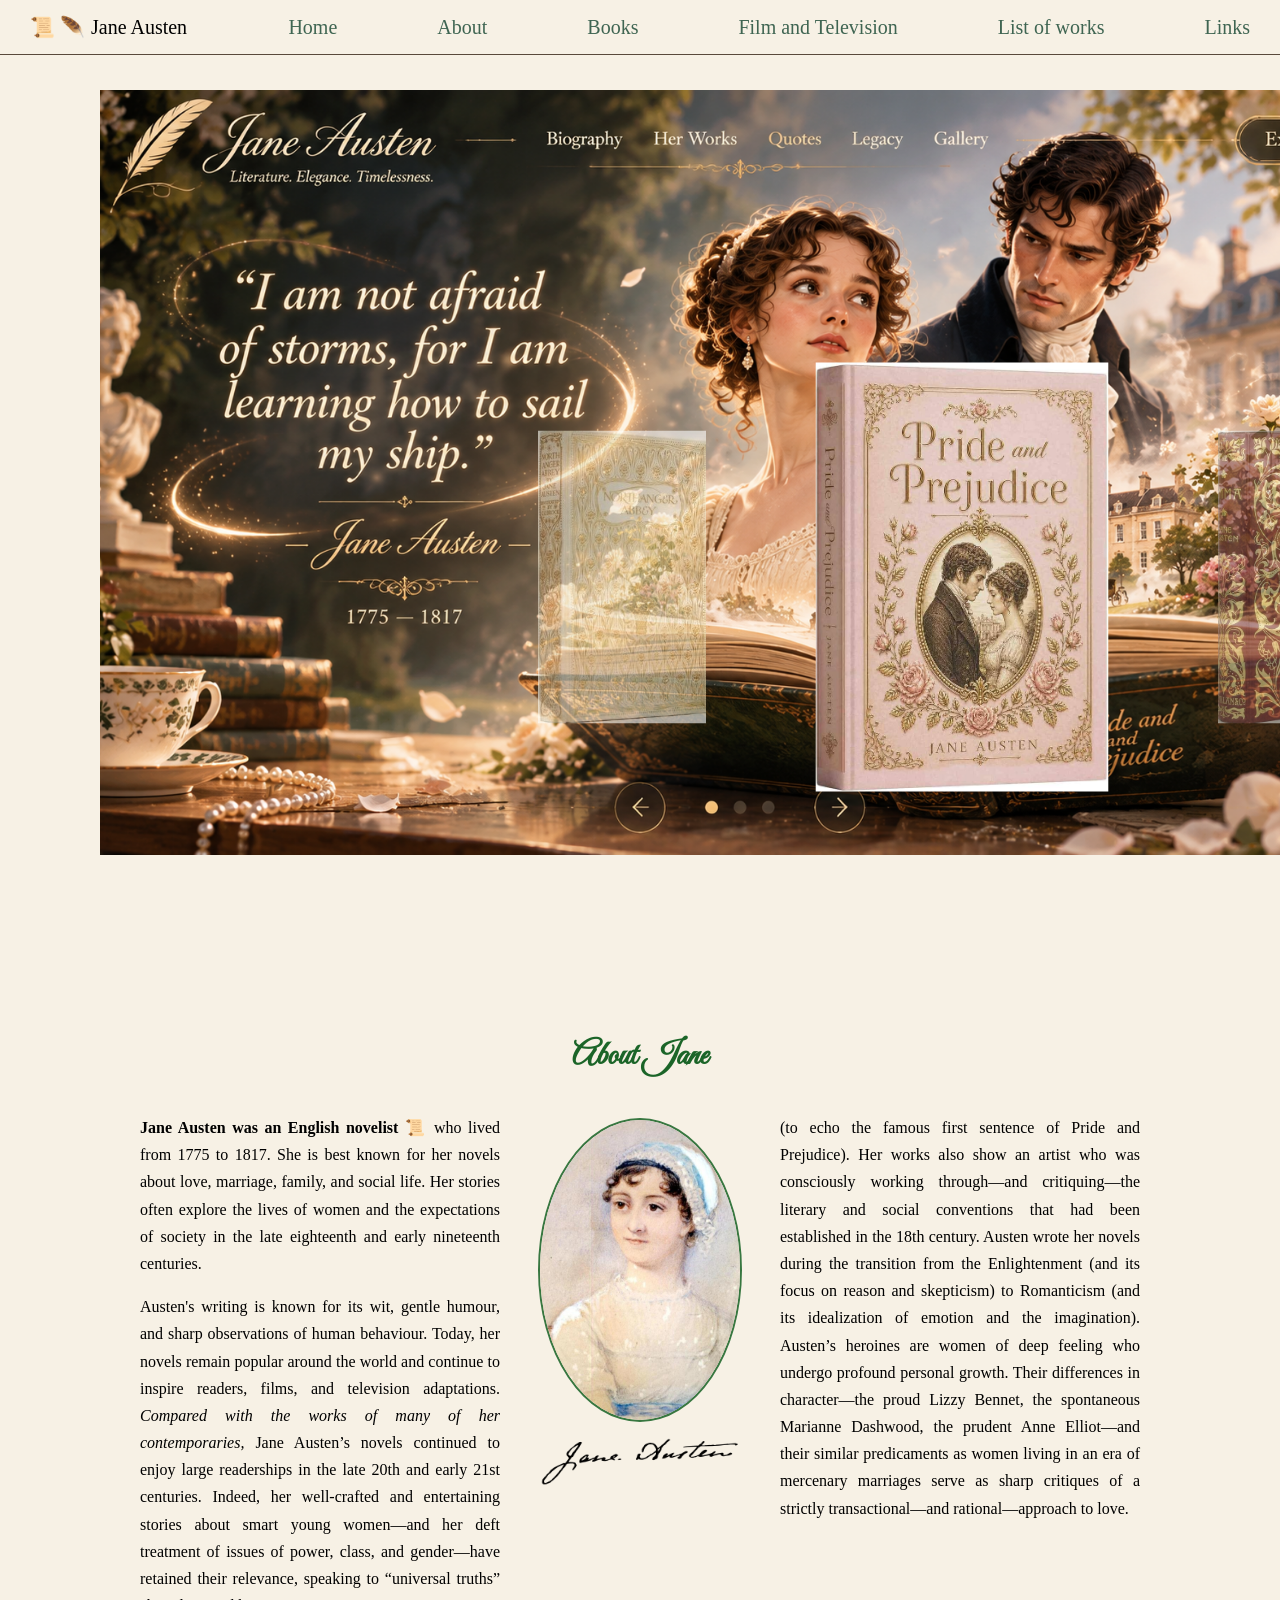
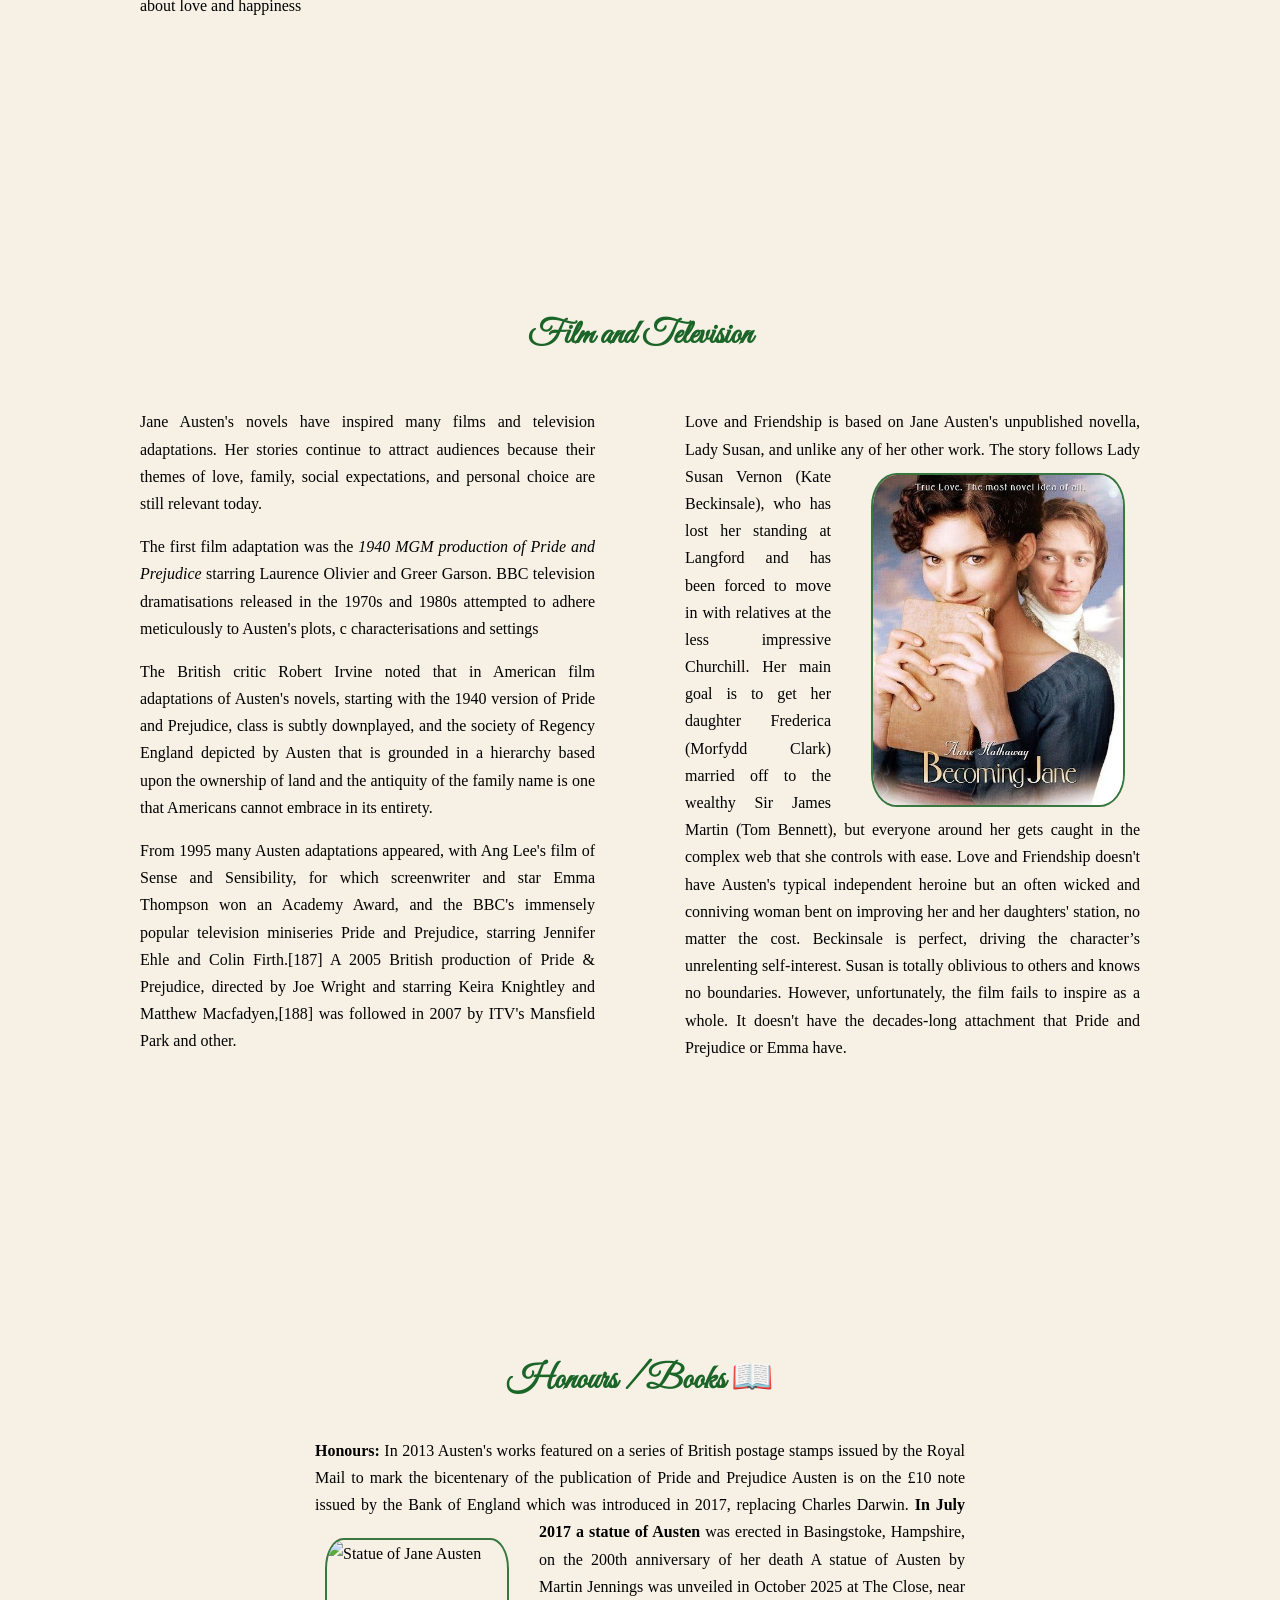
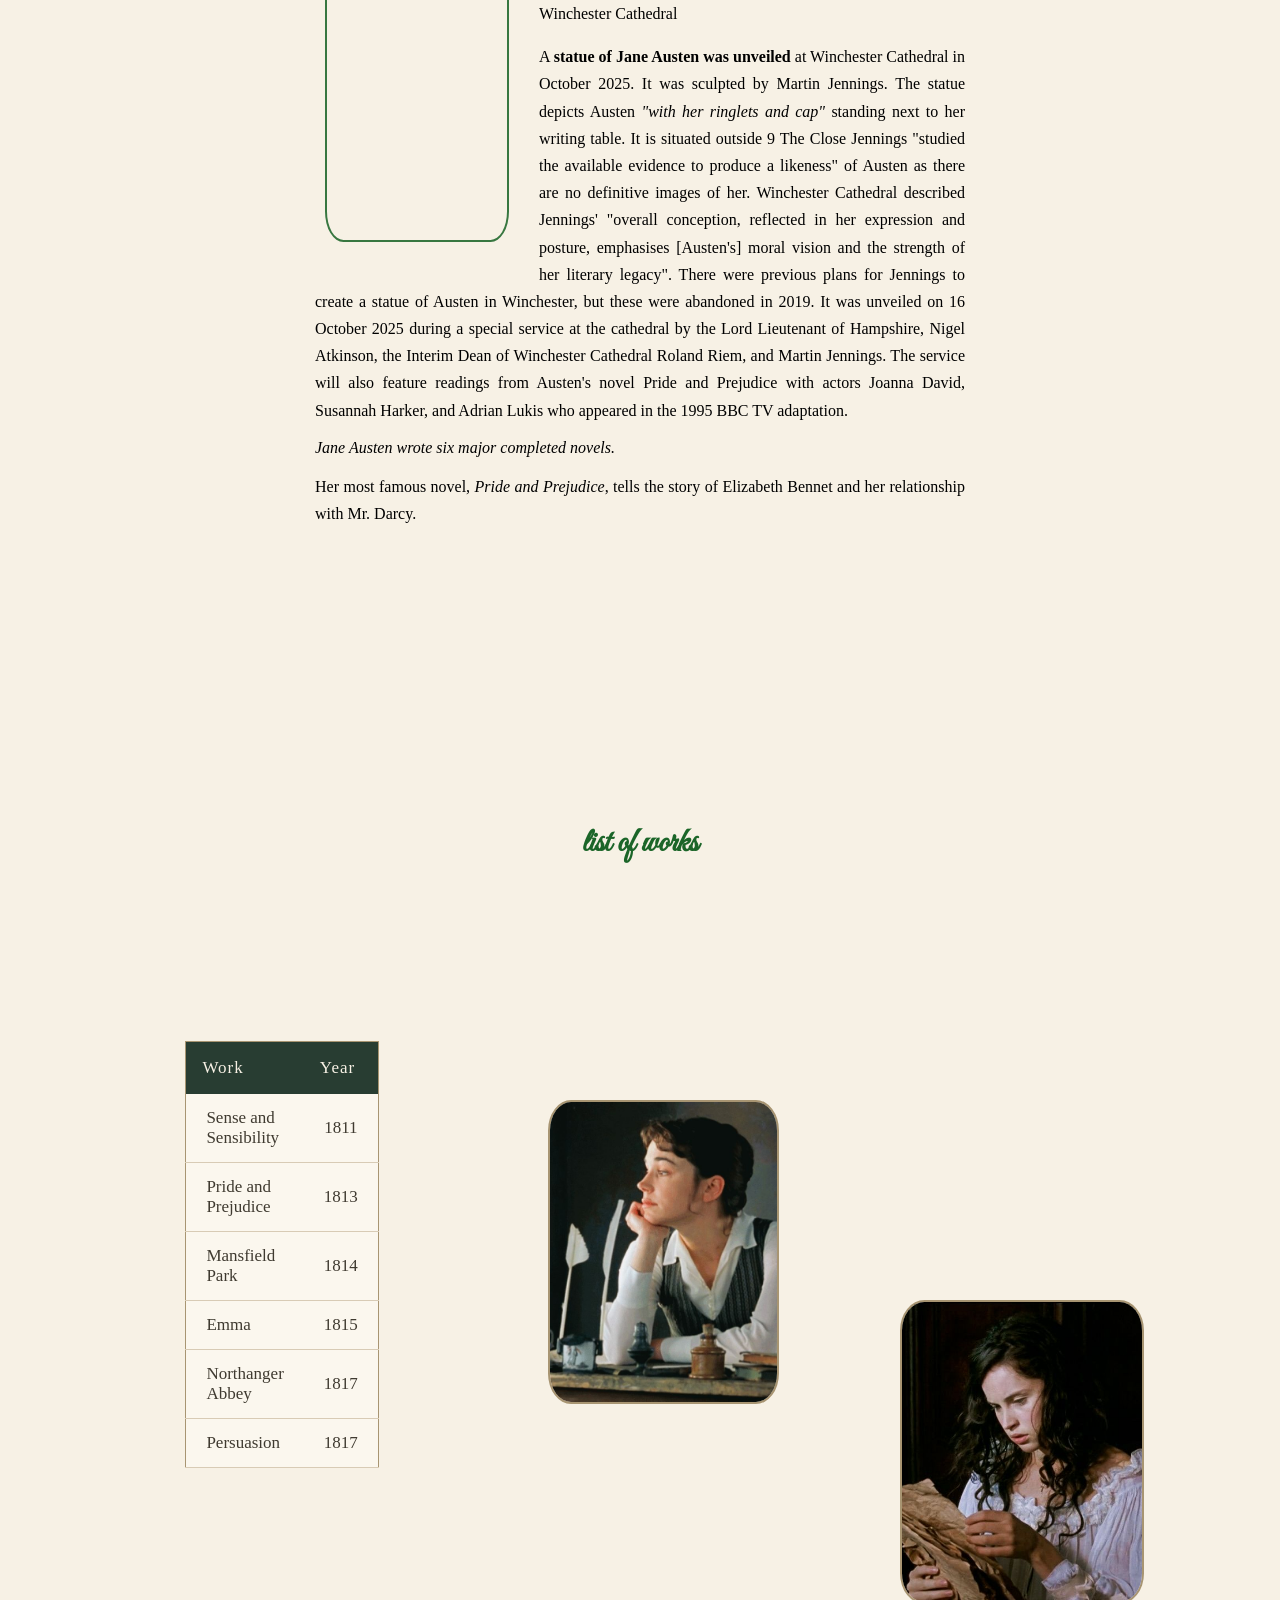
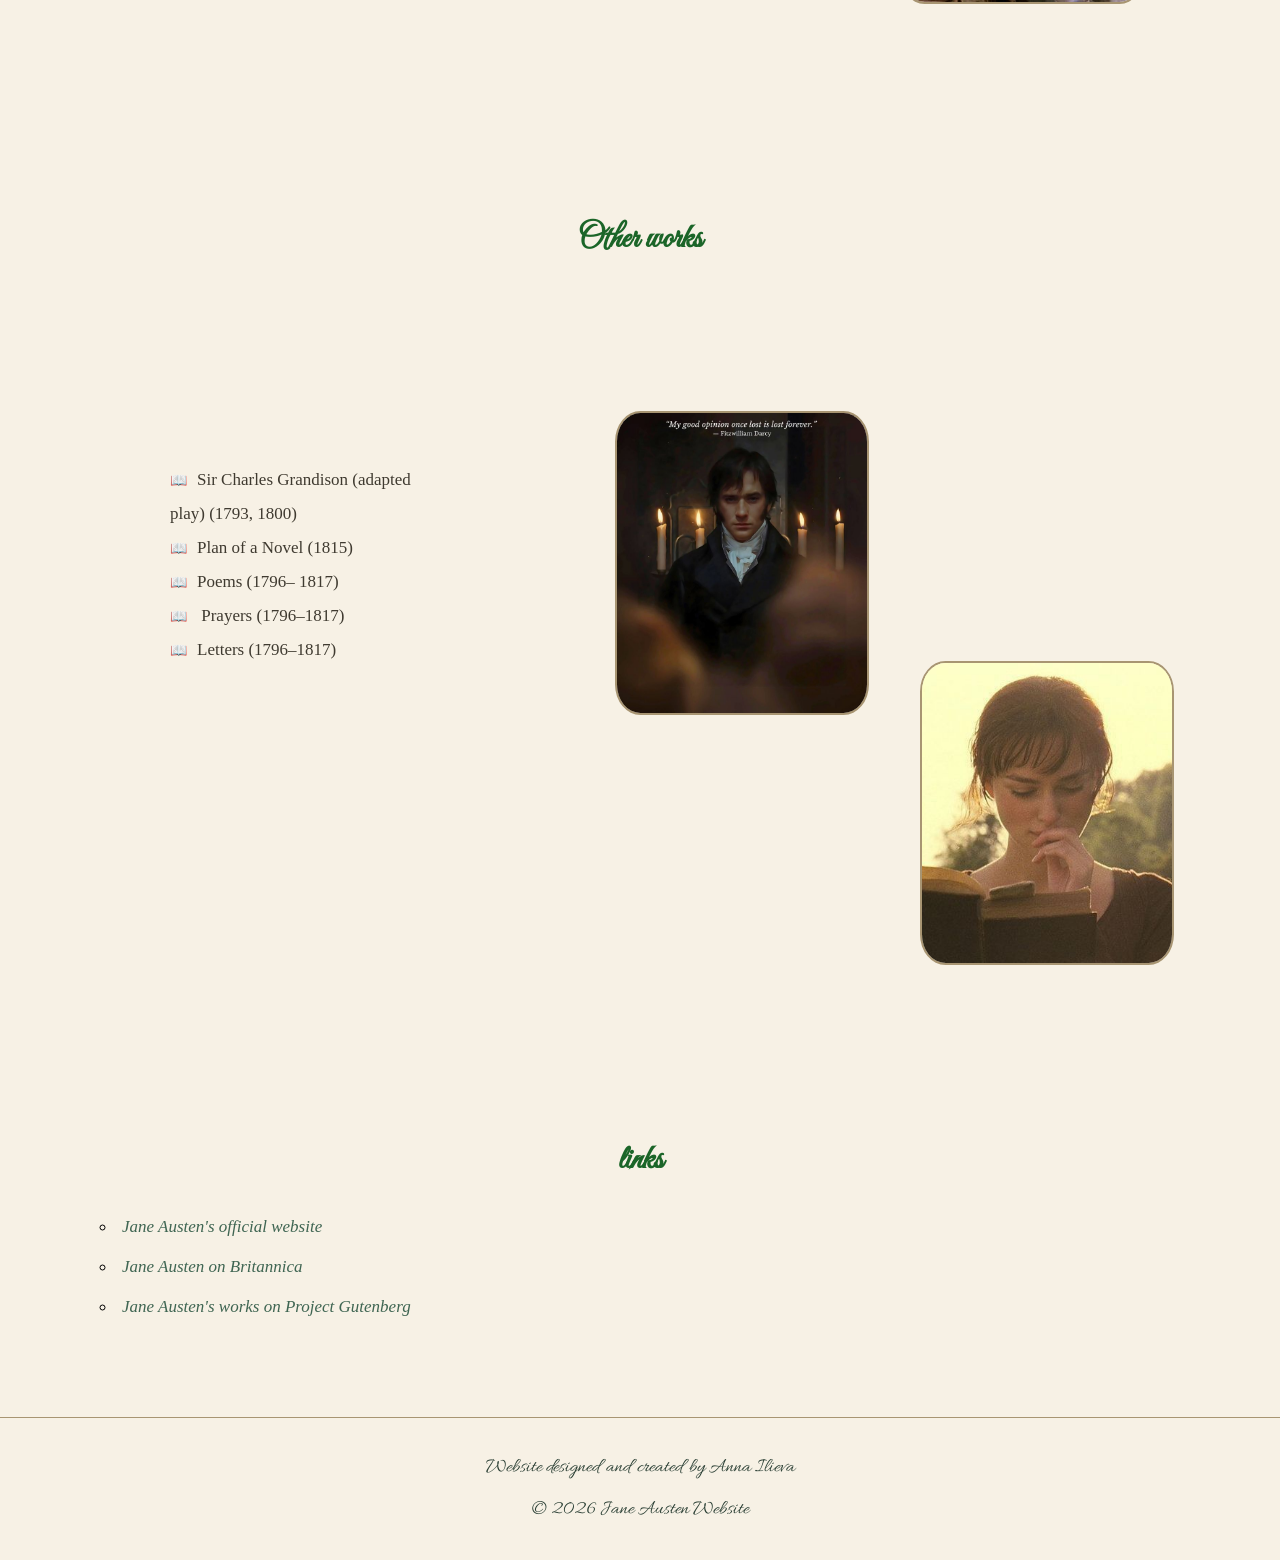
==== Ostin project/index.html @ 4ff14b3c "First version of Jane Austen website" ====
<!Doctype html>
<html lang="en">
  <head>
    <meta charset="UTF-8">
    <meta name="viewport" content="width=device-width, initial-scale=1.0">
    <title> Jane Austen</title>
<link rel="icon" type="image/png" sizes="16x16" href="image/favicon-16x16.png">
    <link rel="stylesheet" href="style/style.css">
  </head>
  
  <body id="home">
  
    <header>
      <div class="logo">Jane Austen</div>
      <nav>
        <a href="#home">Home</a>
        <a href="#about">About</a>
        <a href="#books">Books</a>
        <a href="#film">Film and Television</a>
        <a href="#list">List of works </a>
        <a href="#links">Links</a>
      </nav>
    </header>
    <main>


 <section class="hero-slider">

    <img class="background" src="image/hero2.jpg" alt="English manor">

  

    <div class="book-carousel">

        <img class="book-cover active"
             src="image/book1.png" alt="Pride and Prejudice">

        <img class="book-cover"
             src="image/book2.png" alt="Sense and Sensibility">

        <img class="book-cover"
             src="image/book3.png" alt="Emma">

    </div>

</section>

  
    <section id="about">

      <h2> About Jane </h2>


      <div class="about-layout">

    <div class="about-left">
      
    <p>
       <strong> Jane Austen was an English novelist &#128220</strong>  who lived from 1775 to 1817.
        She is best known for her novels about love, marriage, family,
        and social life. 
       
        Her stories often explore the lives of women
        and the expectations of society in the late eighteenth and early
        nineteenth centuries.
    </p> 
    
  
    <p>
    Austen's writing is known for its wit, gentle humour, and sharp
        observations of human behaviour. Today, her novels remain popular
        around the world and continue to inspire readers, films, and
        television adaptations.
   <em> Compared with the works of many of her contemporaries,  </em> 
      Jane Austen’s novels continued to enjoy large readerships in the late 20th and early 21st centuries. 
      Indeed, her well-crafted and entertaining stories about smart young women—and her deft treatment of issues of power,
       class, and gender—have retained their relevance, speaking to “universal truths” 
       about love and happiness 
    </p>
     </div>
      <div class="portrait-box">

    <img src="image/jane-austen.jpeg"
         alt="Portrait of Jane Austen"
         class="jane-austen">

    <img src="image/Jane_Austen_signature_from_her_will.svg.webp"
         alt="Jane Austen's signature"
         class="signature">

</div>
   
        <div class="about-right">
         
    <p> 
      (to echo the famous first sentence of Pride and Prejudice).
       Her works also show an artist who was consciously working through—and critiquing—the
        literary and social conventions that had been established in the 18th century.
         Austen wrote her novels during the transition from the Enlightenment 
         (and its focus on reason and skepticism) to Romanticism (and its idealization
         of emotion and the imagination).
          Austen’s heroines are women of deep feeling who undergo profound personal growth. 
          Their differences in character—the proud Lizzy Bennet, the spontaneous Marianne Dashwood, 
          the prudent Anne Elliot—and their similar predicaments as women living in an era of 
          mercenary marriages serve as sharp critiques of a strictly transactional—and rational—approach to love.
    </p>
    </div>
</div>
     </section>
    
   
    <section id="film"
    class="film-text"
     >
     <h2> Film and Television</h2>
     <div class="film-content">
    <div class="film-left">
    <p>
     Jane Austen's novels have inspired many films and television
        adaptations. Her stories continue to attract audiences because
        their themes of love, family, social expectations, and personal
        choice are still relevant today.
    </p>
    <p> 
      The first film adaptation was the <em> 1940 MGM production of Pride and Prejudice </em>
  
      starring Laurence Olivier and Greer Garson. BBC television dramatisations 
      released in the
      
       
      1970s and 1980s attempted to adhere meticulously to Austen's plots, c
      characterisations and settings
    </p>

    <p> 
      The British critic Robert Irvine noted that in American film adaptations of Austen's novels, 
      starting with the 1940 version of Pride and Prejudice, class is subtly downplayed, 
      and the society of Regency England 
     
      depicted by Austen that is grounded in a hierarchy based upon the ownership of land and 
      the antiquity of the family name is one that Americans cannot embrace in its entirety.
    </p>
    <p> 
      From 1995 many Austen adaptations appeared, with Ang Lee's film of Sense and Sensibility, for which screenwriter 
      and star Emma Thompson won an Academy Award, and the BBC's immensely popular television miniseries Pride and Prejudice, 
      starring Jennifer Ehle and Colin Firth.[187] A 2005 British production of Pride & Prejudice, directed by Joe Wright and 
      starring Keira Knightley and Matthew Macfadyen,[188] was followed in 2007 by ITV's Mansfield Park and other.
    </div>

    <div class="film-right">
  
    
  
    <p>
      Love and Friendship is based on Jane Austen's unpublished novella, Lady Susan, and unlike any of her other work. 
      <img src="image/Tv.jpg"  alt="Film and Television"class="film">
      The story follows Lady Susan Vernon (Kate Beckinsale), who has lost her standing at Langford and has been forced to move 
      in with relatives at the less impressive Churchill. Her main goal is to get her daughter Frederica (Morfydd Clark) married off 
      to the wealthy 
      Sir James Martin (Tom Bennett), but everyone around her gets caught in the complex web that she controls with ease.
Love and Friendship doesn't have Austen's typical independent heroine but an often wicked and conniving woman bent on
 improving her and her daughters' station, no matter the cost. Beckinsale is perfect, driving the character’s unrelenting self-interest. 
 Susan is totally oblivious to others and knows no boundaries. However, unfortunately, the film fails to inspire as a whole. 
 It doesn't have the decades-long attachment that Pride and Prejudice or Emma have.
    </p>

    </div>
</div>
   
     </section>

     <section id="books"> 
    <h2>Honours / Books   &#128214</h2>
  
       <p> <b>Honours: </b>    
    
      In 2013 Austen's works featured on a series of British postage stamps issued by the Royal Mail to mark
       the bicentenary of the publication of Pride and Prejudice
    Austen is on the £10 note issued by the Bank of England which was introduced in 2017, replacing Charles Darwin.
    <img src="image/Jane_Austen_statue.jpg" 
     alt="Statue of Jane Austen" class="statue">
     <strong> In July 2017 a statue of Austen </strong> was erected in Basingstoke, Hampshire, on the 200th anniversary of her death
    A statue of Austen by Martin Jennings was unveiled in October 2025 at The Close, near Winchester Cathedral
    </p>
    <p> 
      A <strong> statue of Jane Austen was unveiled</strong> at Winchester Cathedral in October 2025. It was sculpted by Martin Jennings.

The statue depicts Austen <em> "with her ringlets and cap"   </em>standing next to her writing table. It is situated outside 9 The Close
Jennings "studied the available evidence to produce a likeness" of Austen as there are no definitive images of her. 
Winchester Cathedral described Jennings' "overall conception, reflected in her expression and posture, 
emphasises [Austen's] moral vision and the strength of her literary legacy".

There were previous plans for Jennings to create a statue of Austen in Winchester, but these were abandoned in 2019.
It was unveiled on 16 October 2025 during a special service at the cathedral by the Lord Lieutenant of Hampshire, Nigel Atkinson, 
the Interim Dean of Winchester Cathedral Roland Riem, and Martin Jennings. The service will also feature readings 
from Austen's novel Pride and Prejudice with actors Joanna David, Susannah Harker, and Adrian Lukis who appeared 
in the 1995 BBC TV adaptation.
    </p>
      <em>Jane Austen wrote six major completed novels. </em>
    
     
      <p>
         Her most famous novel, <em>Pride and Prejudice</em>, tells the
        story of Elizabeth Bennet and her relationship with Mr. Darcy.
      </p>
        </section>
  
    <section id="list" class="list-text">
      <h2> list of works</h2>
      <div class="works-layout">

        <div class="works-table">
      <table>
        <tr>
          <th>Work</th>
          <th>Year</th>
        </tr>
        <tr>
          <td>Sense and Sensibility</td>
          <td>1811</td>
        </tr>
        <tr>
          <td>Pride and Prejudice</td>
          <td>1813</td>
        </tr>
        <tr>
          <td>Mansfield Park</td>
          <td>1814</td>
        </tr>
        <tr>
          <td>Emma</td>
          <td>1815</td>
        </tr>
        <tr>
          <td>Northanger Abbey</td>
          <td>1817</td>
        </tr>
        <tr>
          <td>Persuasion</td>
          <td>1817</td>
        </tr>
      </table>
      </div>
      <div class="empty-space"></div>
      <div class="works-photo">
         <img  src="image/park1.jpg" alt="Mansfield Park">
        </div>
         <div class="works-photo2">
        <img src= "image/abbey2.jpg" alt="Northanger Abbey">
        </div>
        </div>
        </section>
        <section class="other-section">
      <h2>Other works</h2>
       <div class="other-layout">
         <div class="other-list">
      <ul>
        <li>Sir Charles Grandison
           (adapted play) (1793, 1800)</li>
        <li>Plan of a Novel (1815)</li>
        <li>Poems (1796– 1817)</li> 
         <li> Prayers (1796–1817)  </li>
          <li>Letters (1796–1817) </li>
      </ul>
      </div>
       <div class="other-space"></div>
        <div class="other-photo">
          <img src="image/other1.jpg" alt="Darcy">
        </div>

        <div class="other-photo2">
           <img src="image/other2.jpg" alt ="Elizabeth">
        </div>
          </div>
    </section>
  
   
    <section id="links">
      <h2>links</h2>
      <ul>
        <li><a href="https://www.janeausten.org/" target="_blank">Jane Austen's official website</a></li>
        <li><a href="https://www.britannica.com/biography/Jane-Austen" target="_blank">Jane Austen on Britannica</a></li>
        <li><a href="https://www.gutenberg.org/ebooks/author/68" target="_blank">Jane Austen's works on Project Gutenberg</a></li>
      </ul>
    </section>
    </main>
   <footer>
   
    <p>Website designed and created by Anna Ilieva</p>
    <p>© 2026 Jane Austen Website</p>
</footer>
    <script src="script.js"></script>
  </body>
</html>
---- Ostin project/style/style.css ----
@import url('https://fonts.googleapis.com/css2?family=Pinyon+Script&family=Parisienne&family=Italianno&family=Allura&family=Great+Vibes&display=swap');
body{

  background-color: #f7f1e5;
  padding-top: 70px;
  margin: 0;
}
.logo{
    font-family:"Monotype Corsiva",cursive;
    font-size: 20px;
}
.logo::before {content: "📜 🪶" ; 
    margin-right:6px;
}
header{
display: flex;
justify-content: space-between;
align-items: center;
position:fixed;
top: 0;
left: 0;
width: 100%;
box-sizing: border-box;
padding: 15px 30px;
font-size: 20px;
background-color: #f7f1e5;
border-bottom: 1px solid #594A3C;
z-index: 1000;

}
nav{ 
    display: flex;
    gap: 100px;
     flex-wrap: wrap;
}
nav a {
    color: #3f6552;
    text-decoration: none;
  font-size: 20px;
}

nav a:visited {
    color: #283D32;
}

nav a:hover {
    color: #6B3035;
}
h1{
    color:  rgba(27, 101, 40, 0.867);
    font-size: 32px;
    text-align: center;
}
h2 {
    color: #1b6528;
    font-size: 34px;
    font-family: 'Great Vibes', cursive;
    font-weight: bold;
    text-align: center;
    margin-bottom: 35px;
    margin-top: 40px;
}


p{
    font-size: 16px;
    font-family:georgia;
    line-height: 1.7;
    margin-bottom: 15px;
}

 
.about-layout {
    display: grid;
    grid-template-columns: 1fr 220px 1fr;
    gap: 30px;
    align-items: start;
    max-width: 1000px;
    margin: 0 auto;
}

.jane-austen {
    width: 200px;
    height: 300px;
    object-fit: cover;
    border-radius: 50%;
    border: 2px solid rgba(27, 101, 40, 0.867);
    margin-top: 20px;
}
.about-left,
.about-right {
    text-align: justify;
}


.film-text h2 {
    text-align: center;
}

.film-content {
    display: grid;
    grid-template-columns: 1fr 1fr;
    gap: 90px;
}
.film-text {
    width: auto;
    max-width: 1000px;
    margin: 200px auto;
}
.film-left,
.film-right {
    text-align: justify;
}
.film{
    float:right;
    width: 250px;
    height:330px;
    border-radius: 10%;
    border: 2px solid rgba(27, 101, 40, 0.867);
    margin-left: 40px;
    margin-right: 15px;
    margin-top: 10px;
    margin-bottom: 0px;
}
.list-text{
    column-count: 1;
    column-gap: 40px;
    text-align: justify;
}

#about h2 {
    text-align: center;
    margin-bottom: 20px;
}

.signature {
    display: block;
    width: 200px;
    height: 80px;
    object-fit: contain;
    margin: 0 auto 10px;
}
.portrait-box {
    display: flex;
    flex-direction: column;
    align-items: center;
}
.statue{
    float:left;
    width: 180px;
    height: 300px;
    object-fit: cover;
    border-radius: 10%;
    border: 2px solid rgba(27, 101, 40, 0.867);
    margin-left: 10px;
    margin-right: 30px;
    margin-top: 20px;
    margin-bottom: 20px;
}
  section{
      padding: 20px 100px;
    }

    
#books {
    margin: 200px auto;
    width: 100%;
    max-width: 850px;
    box-sizing: border-box;
}
#books p {
    text-align: justify;
}

    #list { margin-top: 200px; 
    margin-bottom: 60px;
    }
    #links { margin-top: 60px; 
    margin-bottom: 60px;}
/* Главный экран */

.hero-slider {
    width: 100%;
    height: 85vh;
    position: relative;
    overflow: hidden;
}


/* Фоновая фотография */

.background {
    width: 100%;
    height: 100%;
    object-fit: cover;
}

/* Постоянный фон */

.hero-slider {
    width: 100%;
    height: 85vh;
    position: relative;
    overflow: hidden;
    margin-bottom: 100px;
}

/* Обложка книги */

/* Контейнер для карусели */

.book-carousel {
    position: absolute;
    top: 63%;
    left: 65%;
    width: 600px;
    height: 500px;
    transform: translate(-50%, -50%);
    z-index: 3;
}


.book-cover.left {
    transform: translate(-150%, -50%) scale(0.75);
    opacity: 0.6;
    z-index: 1;
}

/* Книга в центре */

.book-cover.center {
    transform: translate(-50%, -50%) scale(1.1);
    opacity: 1;
    z-index: 3;
}

/* Книга справа */

.book-cover.right {
    transform: translate(50%, -50%) scale(0.75);
    opacity: 0.6;
    z-index: 2;
}
/* Название книги */

.slide-content {
    position: absolute;
    top: 50%;
    left: 10%;
    transform: translateY(-50%);
    color: #F7F1E5;
    z-index: 2;
}

.slide-content p {
    letter-spacing: 4px;
    font-size: 14px;
}

.slide-content h1 {
    font-family: Georgia, serif;
    font-size: 55px;
    font-weight: normal;
}

.slide-content span {
    font-size: 20px;
}

/* Обложка книги */
.book-cover {
    position: absolute;
    width: 340px;
    height: 390px;
    object-fit: contain;
    top: 50%;
    left: 50%;
    transform: translate(-50%, -50%);
    transition: all 2s ease-in-out;
}

.font-test {
    text-align: center;
}

.font-test p {
    font-size: 42px;
    margin: 15px;
}

/* List of Works */

#list {
    max-width: 1000px;
    margin: 200px auto 60px;
}

#list table {
    width: 75%;
    margin: 40px auto;
    border-collapse: collapse;
    font-family: Georgia, serif;
    font-size: 17px;
    color: #3f3a30;
    background-color: #fbf7ee;
    border: 1px solid #a89572;
}

#list th {
    background-color: #283D32;
    color: #f7f1e5;
    padding: 16px;
    font-weight: normal;
    letter-spacing: 1px;
}

#list td {
    padding: 14px 20px;
    border-bottom: 1px solid #d8cbb5;
}

#list td:first-child {
    text-align: left;
}

#list td:last-child {
    text-align: center;
}

#list tr:hover {
    background-color: #eee5d5;
}
.works-layout {
    display: grid;
    grid-template-columns: 1.8fr 1fr 2fr 3fr;
    gap: 25px;
    align-items: center;
    max-width: 1400px;
    margin: 30px auto;
    padding-left: 40px; 
      box-sizing: border-box;
}

.works-table table {
    width: 100%;
    margin: 0 auto;
    font-size: 16px;
}

.works-photo img,
.works-photo2 img {
    width: 100%;
    max-width: 300px;
    height: 300px;
    object-fit: cover;
    border: 2px solid #a89572;
    border-radius: 10%;
}

.works-photo {
    margin-left: 0px;
}

.works-photo2 {
    margin-top: 400px;
    margin-left: 100px;
}
.other-section {
    max-width: 1200px;
    margin: 100px auto;
    box-sizing: border-box;
}

.other-section h2 {
    text-align: center;
    margin-bottom: 150px;
}

.other-layout {
    display: grid;
    grid-template-columns: 1.2fr 0.5fr 1fr 1fr;
    gap: 25px;
    max-width: 1200px;
    margin: 30px auto;
    align-items: center;
}
.other-list ul {
    list-style-type: none;
    padding-left: 25px;
    font-family: Georgia, serif;
    font-size: 17px;
    line-height: 2;
    color: #3f3a30;
}

.other-list li {
    padding-left: 5px;
}
.other-list li::before {
    content:"📖";
    font-size: 14px;
    margin-right: 10px;
}
.other-photo img,
.other-photo2 img {
    width: 100%;
    max-width: 300px;
    height: 300px;
    object-fit: cover;
    border: 2px solid #a89572;
    border-radius: 10%;
}
.other-photo2 {
 
       transform: translateX(30px) translateY(250px);;
}

#links ul {
    list-style: circle;
    list-style-position: inside;
    padding-left: 0;
    max-width: 700px;
    margin: 0;
}

#links li {
    text-align: left;
    margin-bottom: 20px;
}

#links a {
    font-family: Georgia, serif;
    font-style: italic;
    font-size: 17px;
    color: #3f6552;
    text-decoration: none;
}

#links a:hover {
    color: #6B3035;
    text-decoration: underline;
}
#links h2 {
    margin-top: 250px;
}

footer {
    text-align: center;
    padding: 25px 20px;
    border-top: 1px solid #a89572;
    margin-top: 60px;
}

footer p {
   font-family: 'Allura', cursive;
    font-size: 20px;
    color: #283D32;
    margin: 8px 0;
}
footer p:nth-child(3) {
    font-family: 'Allura', cursive;
    font-size: 24px;
    color: #3f6552;
}
.pinyon { font-family: 'Pinyon Script', cursive; }
.parisienne { font-family: 'Parisienne', cursive; }
.italianno { font-family: 'Italianno', cursive; }
.allura { font-family: 'Allura', cursive; }
.great-vibes { font-family: 'Great Vibes', cursive; }
.corsiva { font-family: 'Monotype Corsiva', cursive; }
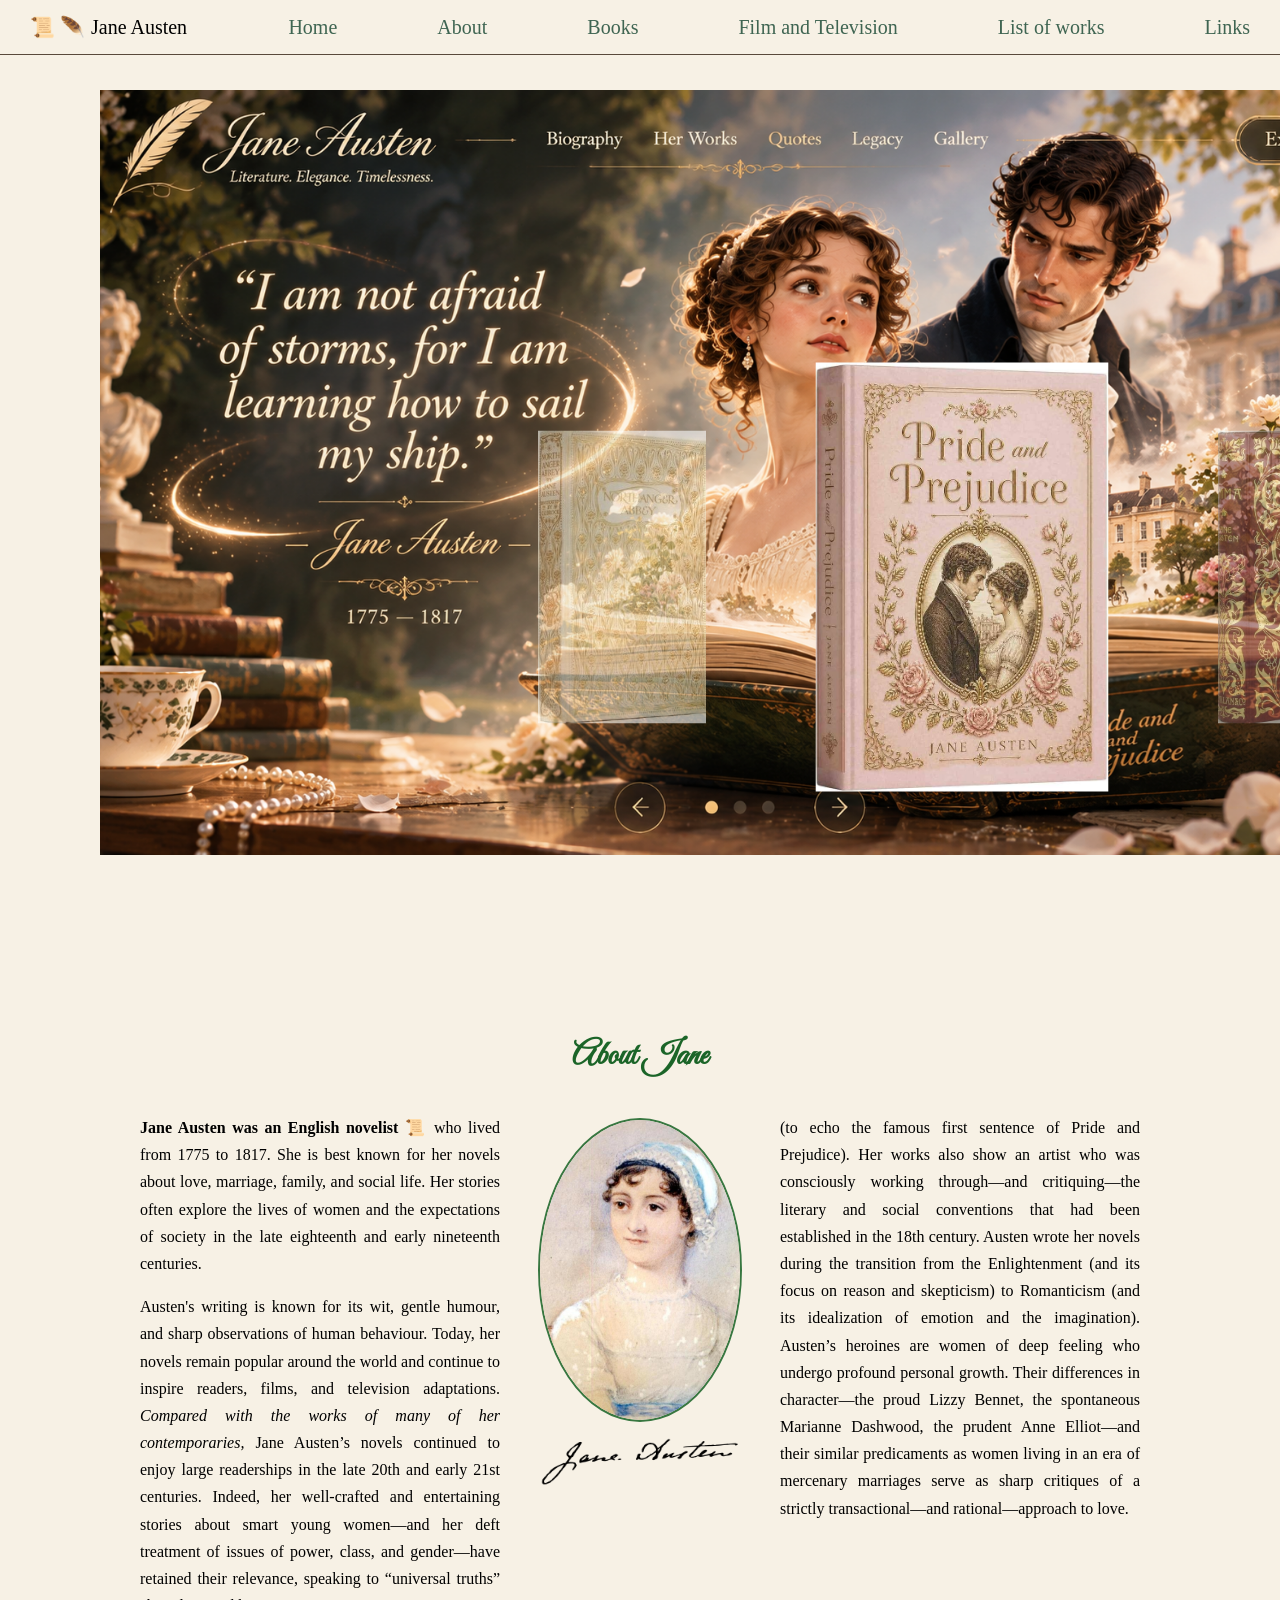
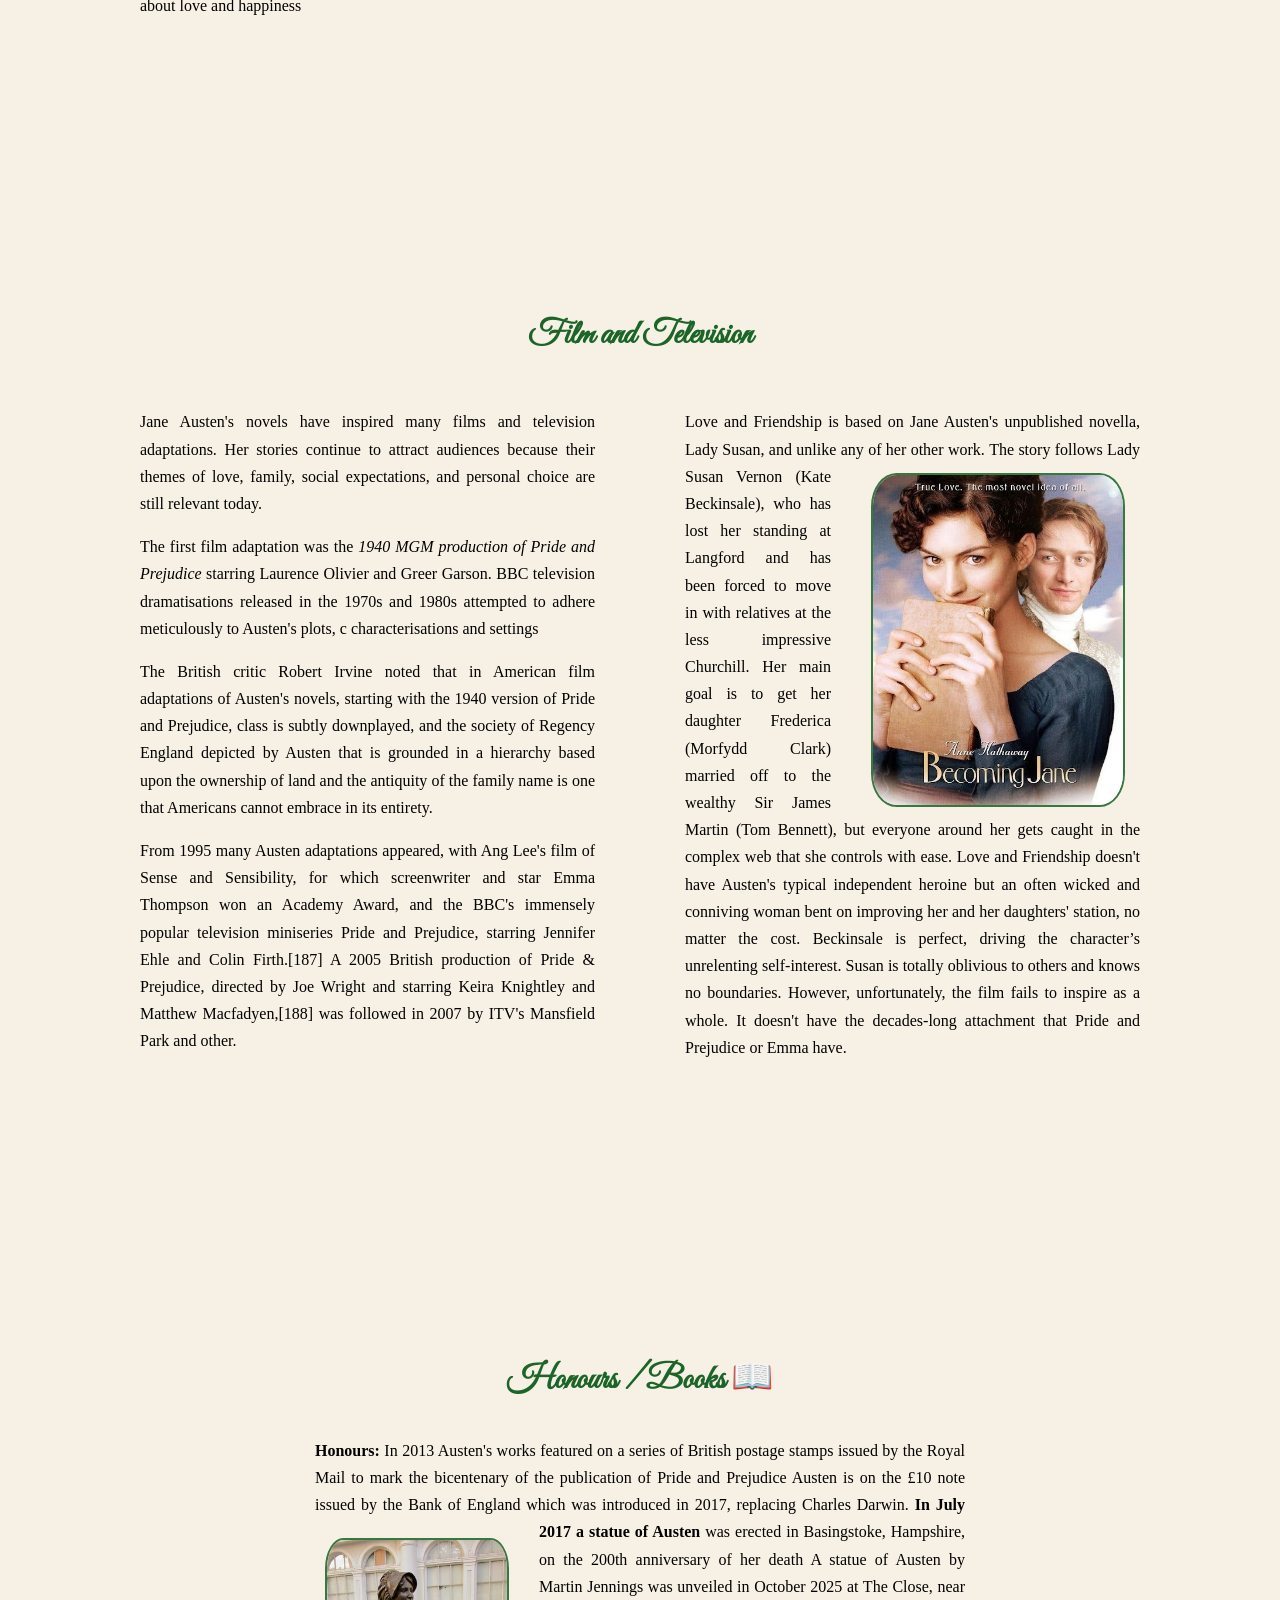
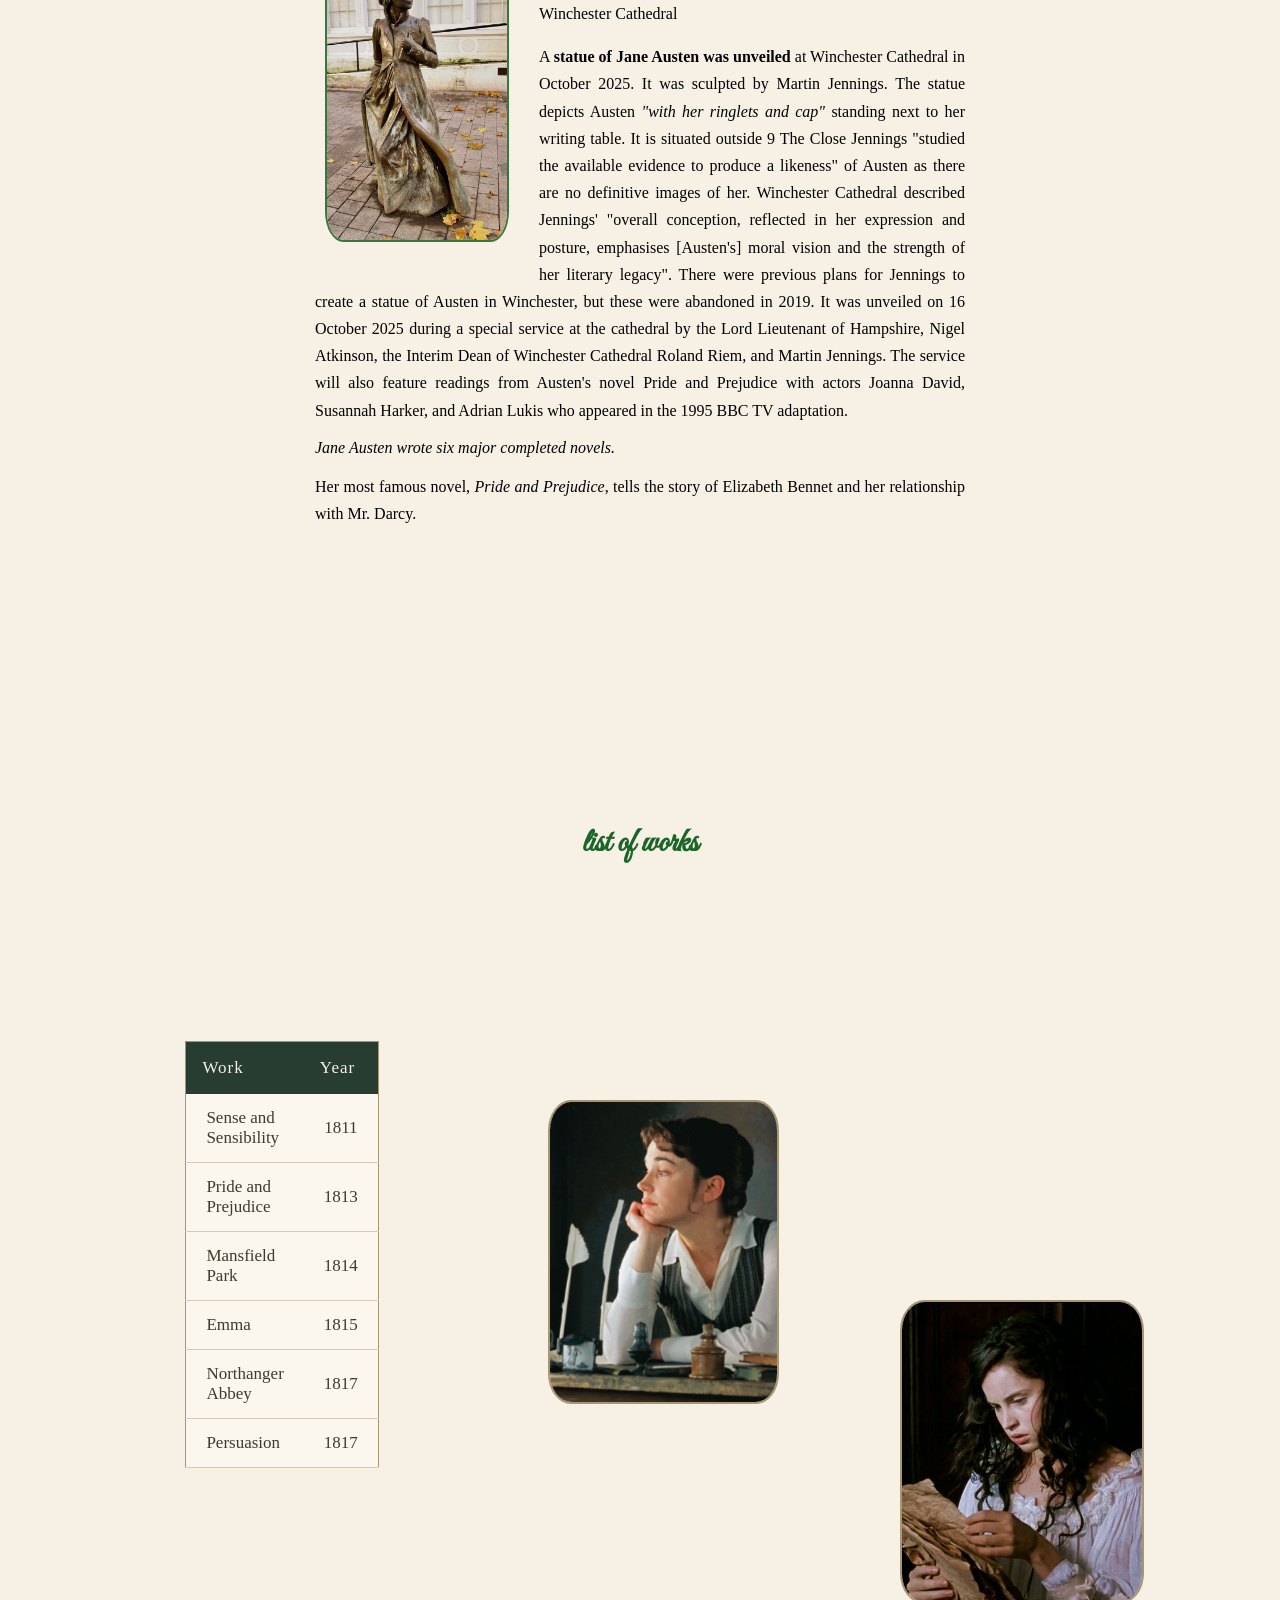
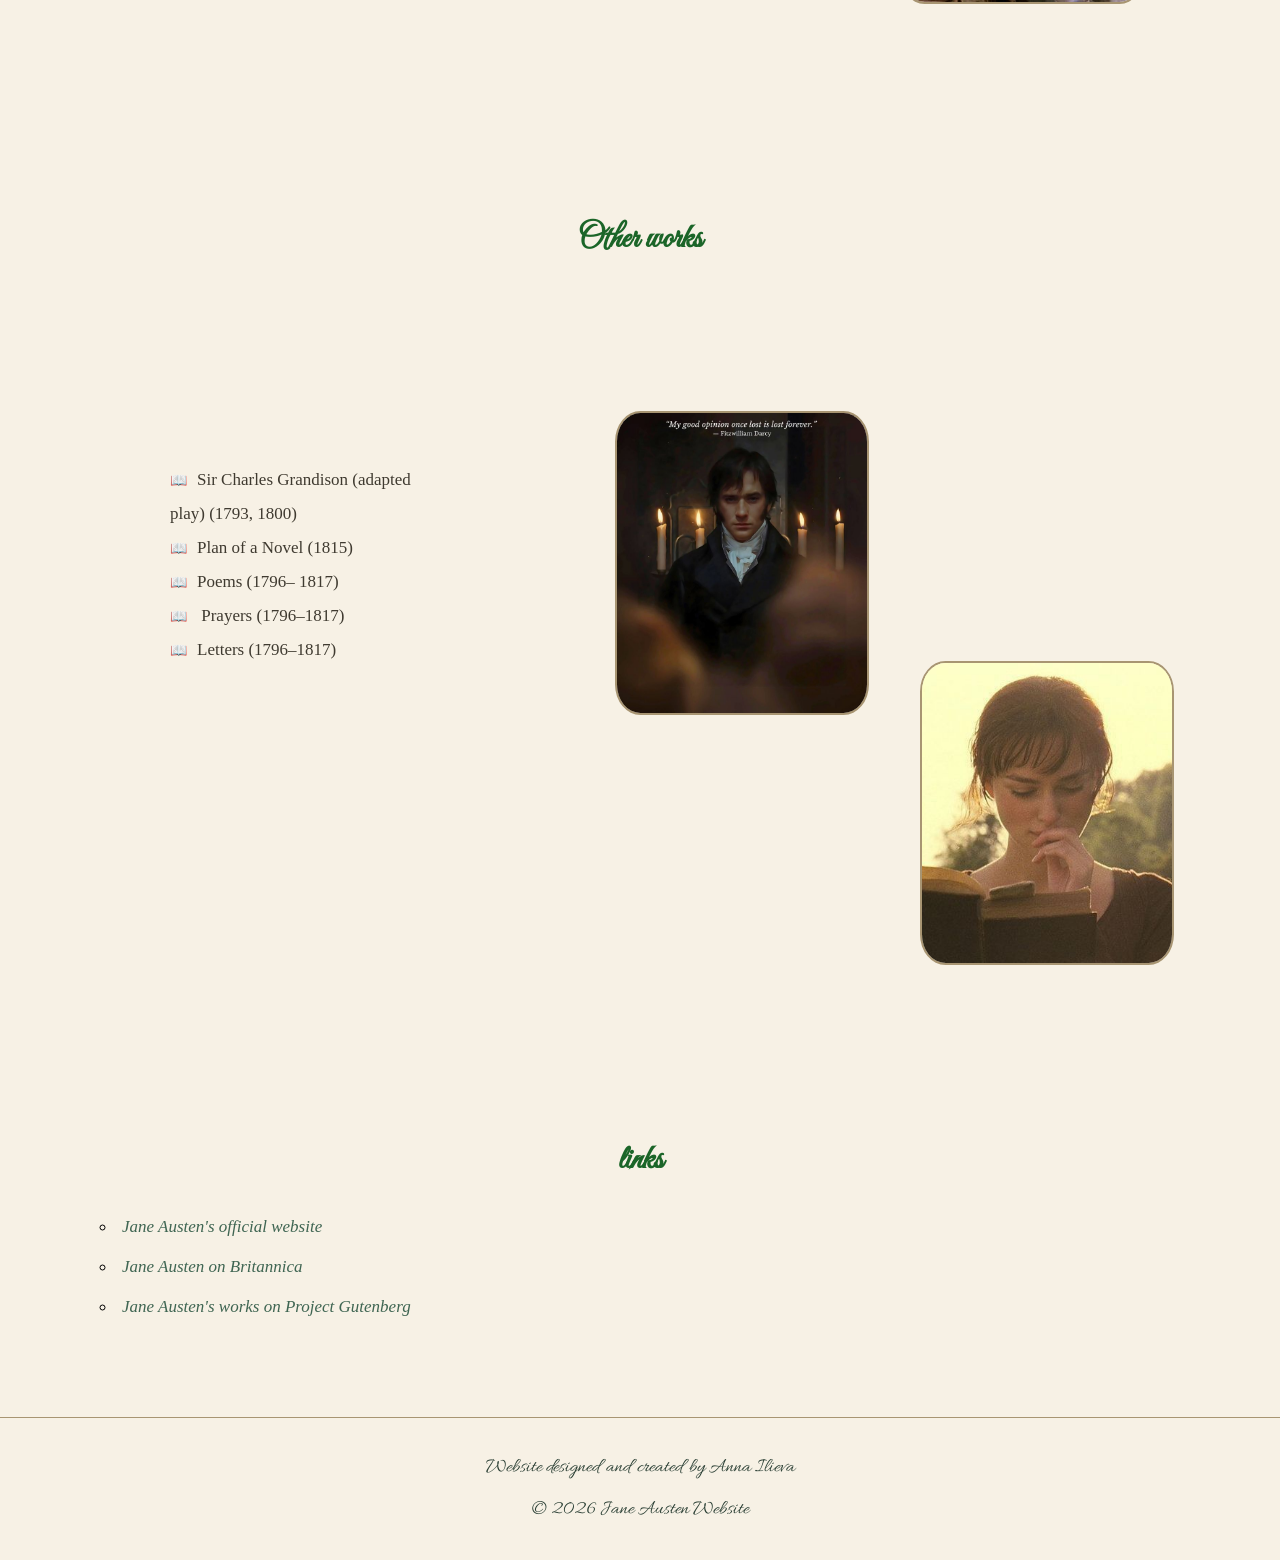
==== commit d933580b: "Fix statue image path" ====
--- a/Ostin project/index.html
+++ b/Ostin project/index.html
@@ -177,8 +177,7 @@
       In 2013 Austen's works featured on a series of British postage stamps issued by the Royal Mail to mark
        the bicentenary of the publication of Pride and Prejudice
     Austen is on the £10 note issued by the Bank of England which was introduced in 2017, replacing Charles Darwin.
-    <img src="image/Jane_Austen_statue.jpg" 
-     alt="Statue of Jane Austen" class="statue">
+    <img src="image/jane_austen_statue.jpg" alt="Statue of Jane Austen" class="statue">
      <strong> In July 2017 a statue of Austen </strong> was erected in Basingstoke, Hampshire, on the 200th anniversary of her death
     A statue of Austen by Martin Jennings was unveiled in October 2025 at The Close, near Winchester Cathedral
     </p>
